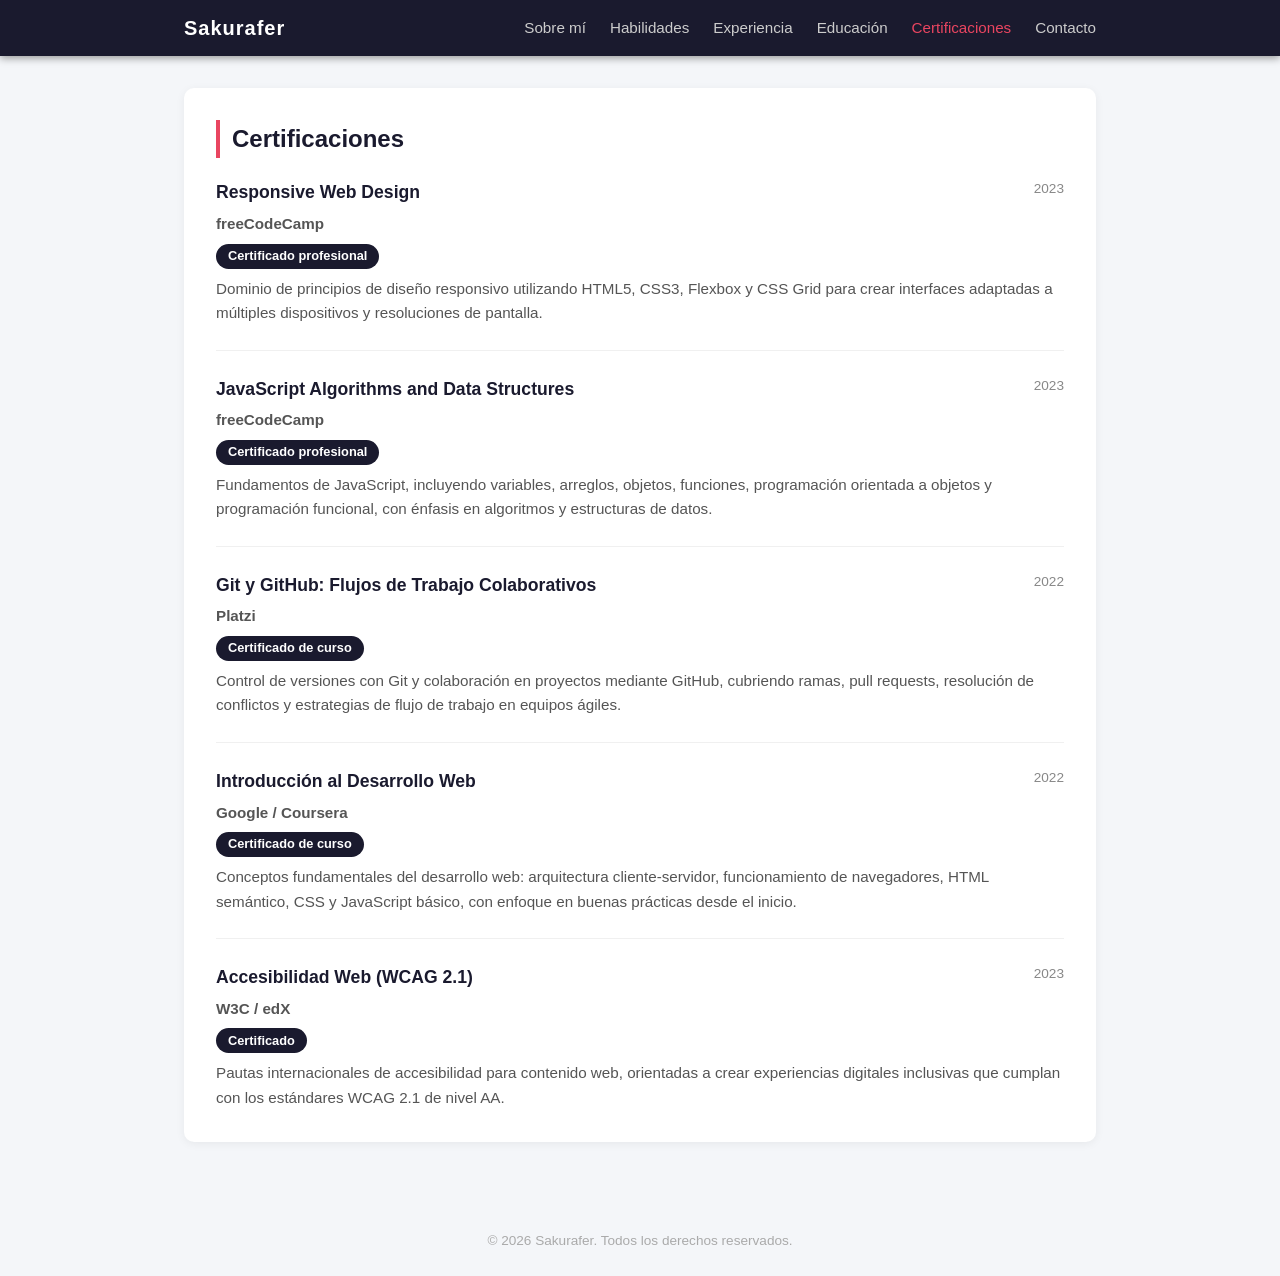
==== certificaciones.html @ c45aeb7d "feat: add certificaciones.html and update navigation in all pages Co-authored-by: Sakurafer <1594090" ====
<!DOCTYPE html>
<html lang="es">
<head>
  <meta charset="UTF-8" />
  <meta name="viewport" content="width=device-width, initial-scale=1.0" />
  <title>Certificaciones – Sakurafer</title>
  <style>
    /* ---------- Reset & base ---------- */
    *, *::before, *::after { box-sizing: border-box; margin: 0; padding: 0; }
    html { scroll-behavior: smooth; }
    body {
      font-family: 'Segoe UI', Tahoma, Geneva, Verdana, sans-serif;
      background: #f4f6f9;
      color: #333;
      line-height: 1.6;
    }

    /* ---------- Navigation ---------- */
    header {
      background: #1a1a2e;
      color: #fff;
      position: sticky;
      top: 0;
      z-index: 100;
      box-shadow: 0 2px 8px rgba(0,0,0,.4);
    }
    nav {
      max-width: 960px;
      margin: 0 auto;
      display: flex;
      justify-content: space-between;
      align-items: center;
      padding: 0.75rem 1.5rem;
    }
    nav .brand { font-size: 1.25rem; font-weight: 700; letter-spacing: 1px; text-decoration: none; color: #fff; }
    nav ul { list-style: none; display: flex; gap: 1.5rem; }
    nav a {
      color: #ccc;
      text-decoration: none;
      font-size: 0.95rem;
      transition: color .2s;
    }
    nav a:hover, nav a.active { color: #e94560; }

    /* ---------- Main content ---------- */
    main { max-width: 960px; margin: 0 auto; padding: 2rem 1.5rem; }

    section {
      background: #fff;
      border-radius: 10px;
      padding: 2rem;
      margin-bottom: 2rem;
      box-shadow: 0 2px 10px rgba(0,0,0,.06);
    }

    section h2 {
      font-size: 1.5rem;
      margin-bottom: 1.25rem;
      color: #1a1a2e;
      border-left: 4px solid #e94560;
      padding-left: .75rem;
    }

    /* ---------- Certifications list ---------- */
    .certifications-list {
      list-style: none;
      display: flex;
      flex-direction: column;
      gap: 0;
    }

    .entry {
      padding: 1.5rem 0;
      border-bottom: 1px solid #f0f0f0;
    }
    .entry:first-child { padding-top: 0; }
    .entry:last-child { border-bottom: none; padding-bottom: 0; }

    .entry-header {
      display: flex;
      justify-content: space-between;
      flex-wrap: wrap;
      gap: .25rem;
      margin-bottom: .35rem;
    }
    .entry-header h3 { font-size: 1.1rem; color: #1a1a2e; }
    .entry-header .date {
      font-size: .85rem;
      color: #888;
      white-space: nowrap;
    }
    .entry-issuer { font-weight: 600; color: #e94560; margin-bottom: .35rem; }
    .entry-credential {
      display: inline-block;
      font-size: .8rem;
      font-weight: 600;
      color: #fff;
      background: #1a1a2e;
      border-radius: 20px;
      padding: .15rem .75rem;
      margin-bottom: .5rem;
    }
    .entry p { font-size: .95rem; color: #555; }

    /* ---------- Footer ---------- */
    footer {
      text-align: center;
      padding: 1.5rem;
      color: #aaa;
      font-size: .85rem;
    }
  </style>
</head>
<body>

  <!-- Navigation -->
  <header>
    <nav>
      <a href="index.html" class="brand">Sakurafer</a>
      <ul>
        <li><a href="index.html#about">Sobre mí</a></li>
        <li><a href="skills.html">Habilidades</a></li>
        <li><a href="experiencia.html">Experiencia</a></li>
        <li><a href="educacion.html">Educación</a></li>
        <li><a href="certificaciones.html" class="active">Certificaciones</a></li>
        <li><a href="index.html#contact">Contacto</a></li>
      </ul>
    </nav>
  </header>

  <main>

    <!-- Certifications -->
    <section id="certificaciones">
      <h2>Certificaciones</h2>

      <ul class="certifications-list">

        <li class="entry">
          <div class="entry-header">
            <h3>Responsive Web Design</h3>
            <span class="date">2023</span>
          </div>
          <p class="entry-issuer">freeCodeCamp</p>
          <span class="entry-credential">Certificado profesional</span>
          <p>
            Dominio de principios de diseño responsivo utilizando HTML5, CSS3,
            Flexbox y CSS Grid para crear interfaces adaptadas a múltiples
            dispositivos y resoluciones de pantalla.
          </p>
        </li>

        <li class="entry">
          <div class="entry-header">
            <h3>JavaScript Algorithms and Data Structures</h3>
            <span class="date">2023</span>
          </div>
          <p class="entry-issuer">freeCodeCamp</p>
          <span class="entry-credential">Certificado profesional</span>
          <p>
            Fundamentos de JavaScript, incluyendo variables, arreglos, objetos,
            funciones, programación orientada a objetos y programación funcional,
            con énfasis en algoritmos y estructuras de datos.
          </p>
        </li>

        <li class="entry">
          <div class="entry-header">
            <h3>Git y GitHub: Flujos de Trabajo Colaborativos</h3>
            <span class="date">2022</span>
          </div>
          <p class="entry-issuer">Platzi</p>
          <span class="entry-credential">Certificado de curso</span>
          <p>
            Control de versiones con Git y colaboración en proyectos mediante
            GitHub, cubriendo ramas, pull requests, resolución de conflictos y
            estrategias de flujo de trabajo en equipos ágiles.
          </p>
        </li>

        <li class="entry">
          <div class="entry-header">
            <h3>Introducción al Desarrollo Web</h3>
            <span class="date">2022</span>
          </div>
          <p class="entry-issuer">Google / Coursera</p>
          <span class="entry-credential">Certificado de curso</span>
          <p>
            Conceptos fundamentales del desarrollo web: arquitectura cliente-servidor,
            funcionamiento de navegadores, HTML semántico, CSS y JavaScript básico,
            con enfoque en buenas prácticas desde el inicio.
          </p>
        </li>

        <li class="entry">
          <div class="entry-header">
            <h3>Accesibilidad Web (WCAG 2.1)</h3>
            <span class="date">2023</span>
          </div>
          <p class="entry-issuer">W3C / edX</p>
          <span class="entry-credential">Certificado</span>
          <p>
            Pautas internacionales de accesibilidad para contenido web, orientadas
            a crear experiencias digitales inclusivas que cumplan con los estándares
            WCAG 2.1 de nivel AA.
          </p>
        </li>

      </ul>
    </section>

  </main>

  <footer>
    <p>&copy; <span id="year">2026</span> Sakurafer. Todos los derechos reservados.</p>
  </footer>

  <script>
    document.getElementById('year').textContent = new Date().getFullYear();
  </script>

</body>
</html>
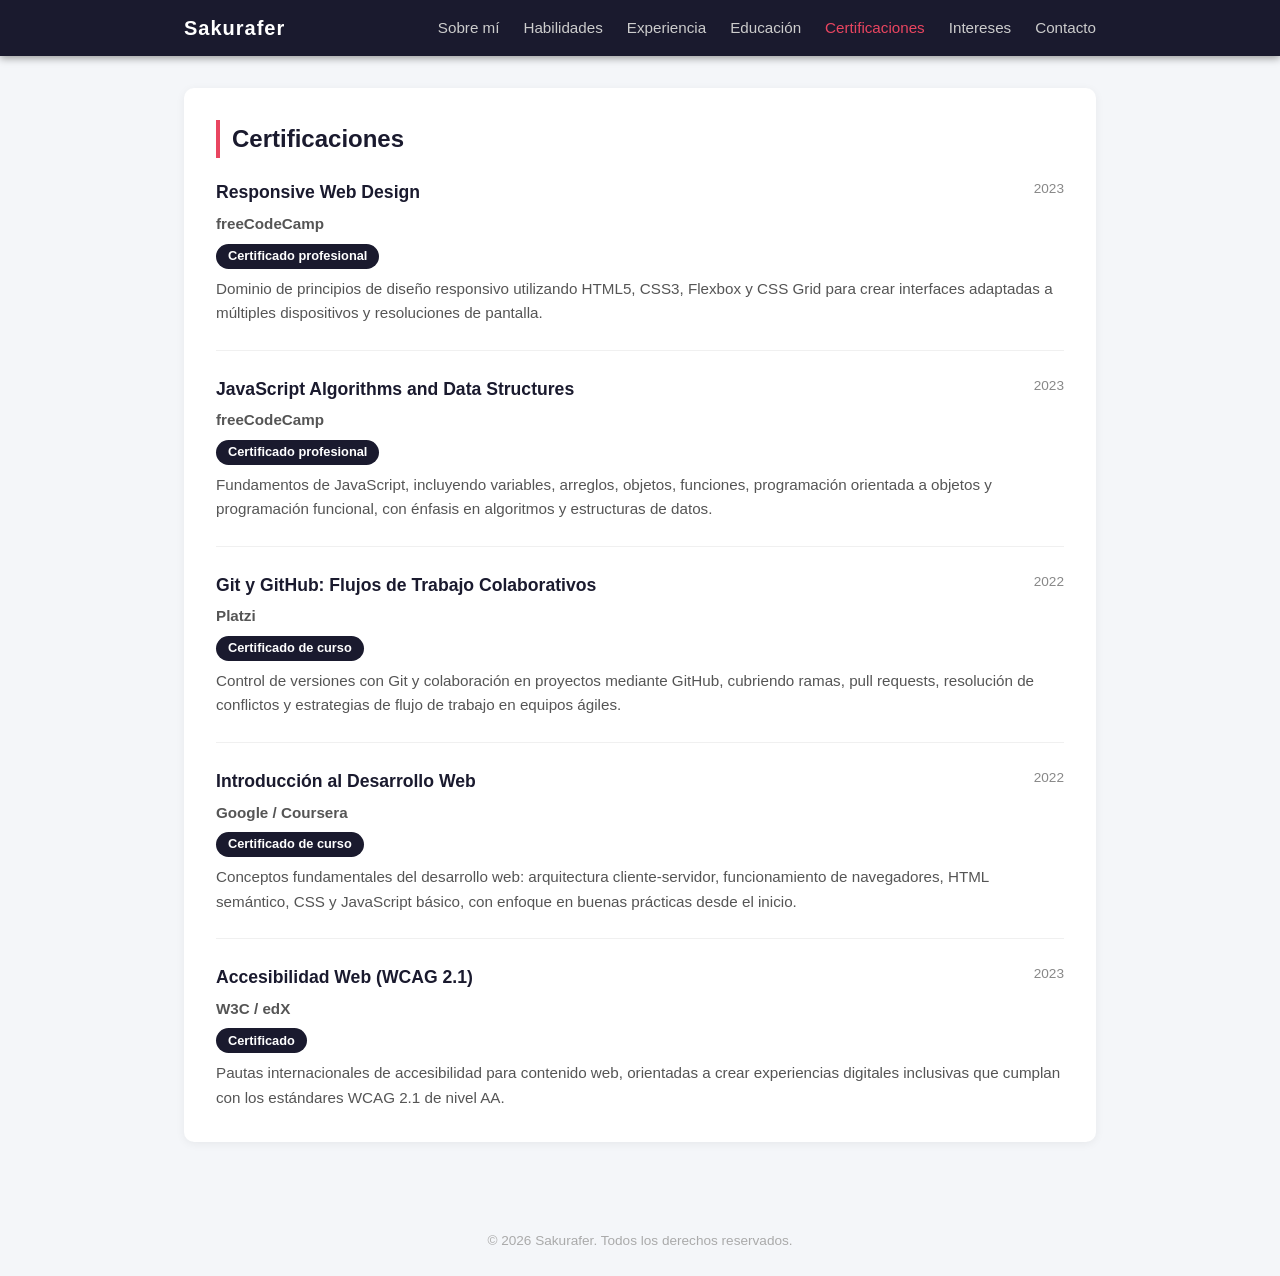
==== commit 8863251e: "Create intereses.html and update navigation across all pages Co-authored-by: Sakurafer <159409045+Sa" ====
--- a/certificaciones.html
+++ b/certificaciones.html
@@ -123,6 +123,7 @@
         <li><a href="experiencia.html">Experiencia</a></li>
         <li><a href="educacion.html">Educación</a></li>
         <li><a href="certificaciones.html" class="active">Certificaciones</a></li>
+        <li><a href="intereses.html">Intereses</a></li>
         <li><a href="index.html#contact">Contacto</a></li>
       </ul>
     </nav>
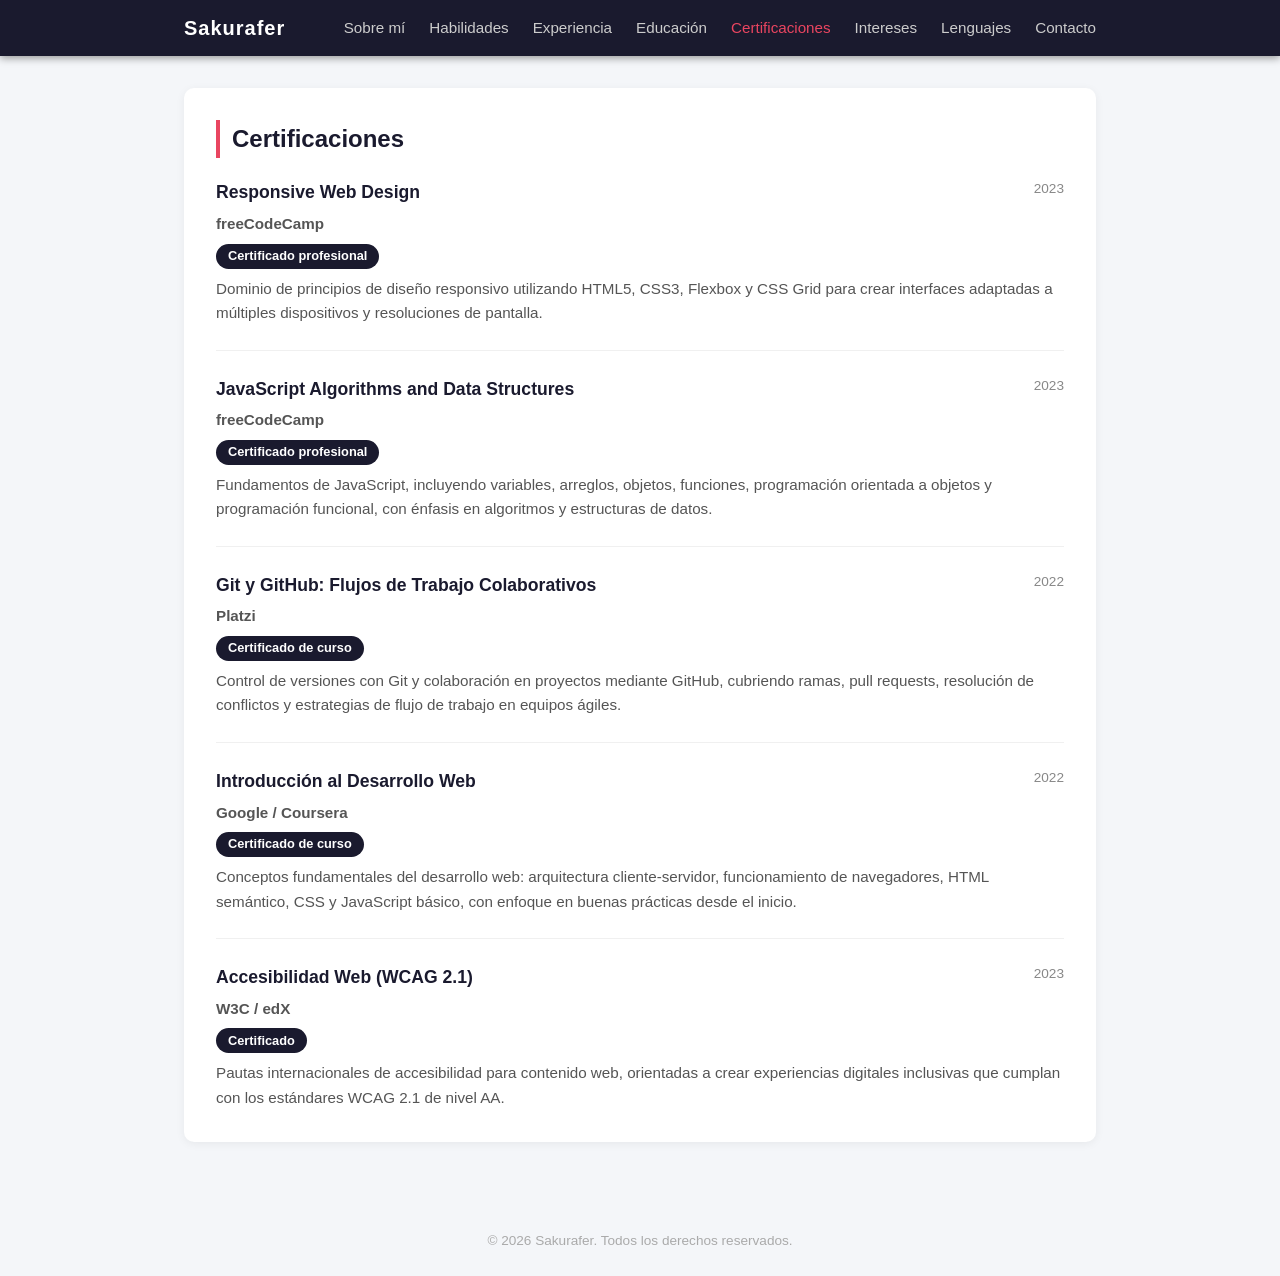
==== commit 76742b94: "Create lenguajes.html and update navigation across all pages Co-authored-by: Sakurafer <159409045+Sa" ====
--- a/certificaciones.html
+++ b/certificaciones.html
@@ -124,6 +124,7 @@
         <li><a href="educacion.html">Educación</a></li>
         <li><a href="certificaciones.html" class="active">Certificaciones</a></li>
         <li><a href="intereses.html">Intereses</a></li>
+        <li><a href="lenguajes.html">Lenguajes</a></li>
         <li><a href="index.html#contact">Contacto</a></li>
       </ul>
     </nav>
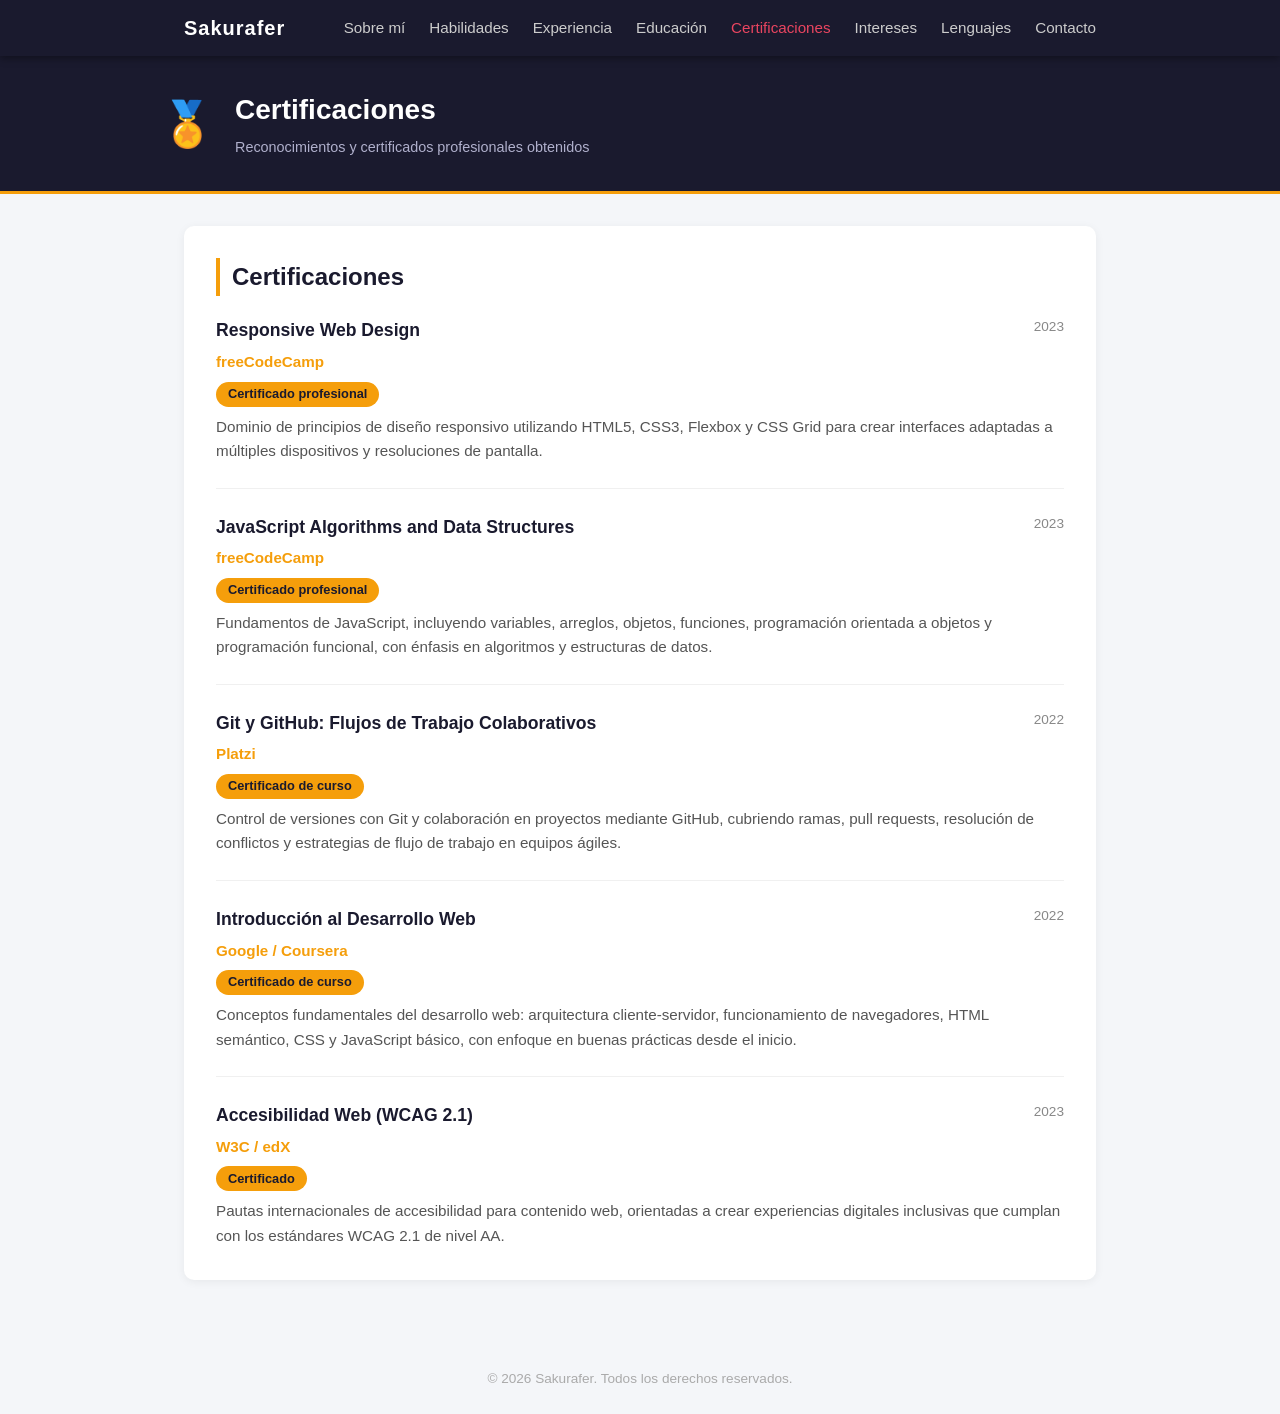
==== commit dd37d400: "Add section-specific page banners and accent colours to each HTML file Co-authored-by: Sakurafer <15" ====
--- a/certificaciones.html
+++ b/certificaciones.html
@@ -4,114 +4,9 @@
   <meta charset="UTF-8" />
   <meta name="viewport" content="width=device-width, initial-scale=1.0" />
   <title>Certificaciones – Sakurafer</title>
-  <style>
-    /* ---------- Reset & base ---------- */
-    *, *::before, *::after { box-sizing: border-box; margin: 0; padding: 0; }
-    html { scroll-behavior: smooth; }
-    body {
-      font-family: 'Segoe UI', Tahoma, Geneva, Verdana, sans-serif;
-      background: #f4f6f9;
-      color: #333;
-      line-height: 1.6;
-    }
-
-    /* ---------- Navigation ---------- */
-    header {
-      background: #1a1a2e;
-      color: #fff;
-      position: sticky;
-      top: 0;
-      z-index: 100;
-      box-shadow: 0 2px 8px rgba(0,0,0,.4);
-    }
-    nav {
-      max-width: 960px;
-      margin: 0 auto;
-      display: flex;
-      justify-content: space-between;
-      align-items: center;
-      padding: 0.75rem 1.5rem;
-    }
-    nav .brand { font-size: 1.25rem; font-weight: 700; letter-spacing: 1px; text-decoration: none; color: #fff; }
-    nav ul { list-style: none; display: flex; gap: 1.5rem; }
-    nav a {
-      color: #ccc;
-      text-decoration: none;
-      font-size: 0.95rem;
-      transition: color .2s;
-    }
-    nav a:hover, nav a.active { color: #e94560; }
-
-    /* ---------- Main content ---------- */
-    main { max-width: 960px; margin: 0 auto; padding: 2rem 1.5rem; }
-
-    section {
-      background: #fff;
-      border-radius: 10px;
-      padding: 2rem;
-      margin-bottom: 2rem;
-      box-shadow: 0 2px 10px rgba(0,0,0,.06);
-    }
-
-    section h2 {
-      font-size: 1.5rem;
-      margin-bottom: 1.25rem;
-      color: #1a1a2e;
-      border-left: 4px solid #e94560;
-      padding-left: .75rem;
-    }
-
-    /* ---------- Certifications list ---------- */
-    .certifications-list {
-      list-style: none;
-      display: flex;
-      flex-direction: column;
-      gap: 0;
-    }
-
-    .entry {
-      padding: 1.5rem 0;
-      border-bottom: 1px solid #f0f0f0;
-    }
-    .entry:first-child { padding-top: 0; }
-    .entry:last-child { border-bottom: none; padding-bottom: 0; }
-
-    .entry-header {
-      display: flex;
-      justify-content: space-between;
-      flex-wrap: wrap;
-      gap: .25rem;
-      margin-bottom: .35rem;
-    }
-    .entry-header h3 { font-size: 1.1rem; color: #1a1a2e; }
-    .entry-header .date {
-      font-size: .85rem;
-      color: #888;
-      white-space: nowrap;
-    }
-    .entry-issuer { font-weight: 600; color: #e94560; margin-bottom: .35rem; }
-    .entry-credential {
-      display: inline-block;
-      font-size: .8rem;
-      font-weight: 600;
-      color: #fff;
-      background: #1a1a2e;
-      border-radius: 20px;
-      padding: .15rem .75rem;
-      margin-bottom: .5rem;
-    }
-    .entry p { font-size: .95rem; color: #555; }
-
-    /* ---------- Footer ---------- */
-    footer {
-      text-align: center;
-      padding: 1.5rem;
-      color: #aaa;
-      font-size: .85rem;
-    }
-  </style>
+  <link rel="stylesheet" href="styles.css" />
 </head>
-<body>
+<body class="page-certificaciones">
 
   <!-- Navigation -->
   <header>
@@ -129,6 +24,17 @@
       </ul>
     </nav>
   </header>
+
+  <!-- Page banner -->
+  <div class="page-banner">
+    <div class="banner-inner">
+      <span class="banner-icon">🏅</span>
+      <div class="banner-text">
+        <h1>Certificaciones</h1>
+        <p>Reconocimientos y certificados profesionales obtenidos</p>
+      </div>
+    </div>
+  </div>
 
   <main>
 
--- a/styles.css
+++ b/styles.css
@@ -0,0 +1,468 @@
+/* ============================================================
+   CV Sakurafer – Global Stylesheet
+   Design: dark navy (#1a1a2e) + accent red (#e94560)
+   ============================================================ */
+
+/* ---------- Reset & base ---------- */
+*, *::before, *::after { box-sizing: border-box; margin: 0; padding: 0; }
+html { scroll-behavior: smooth; }
+body {
+  font-family: 'Segoe UI', Tahoma, Geneva, Verdana, sans-serif;
+  background: #f4f6f9;
+  color: #333;
+  line-height: 1.6;
+}
+
+/* ---------- Navigation ---------- */
+header {
+  background: #1a1a2e;
+  color: #fff;
+  position: sticky;
+  top: 0;
+  z-index: 100;
+  box-shadow: 0 2px 8px rgba(0,0,0,.4);
+}
+nav {
+  max-width: 960px;
+  margin: 0 auto;
+  display: flex;
+  justify-content: space-between;
+  align-items: center;
+  padding: 0.75rem 1.5rem;
+}
+nav .brand {
+  font-size: 1.25rem;
+  font-weight: 700;
+  letter-spacing: 1px;
+  text-decoration: none;
+  color: #fff;
+}
+nav ul { list-style: none; display: flex; gap: 1.5rem; }
+nav a {
+  color: #ccc;
+  text-decoration: none;
+  font-size: 0.95rem;
+  transition: color .2s;
+}
+nav a:hover, nav a.active { color: #e94560; }
+
+/* ---------- Main content ---------- */
+main { max-width: 960px; margin: 0 auto; padding: 2rem 1.5rem; }
+
+section {
+  background: #fff;
+  border-radius: 10px;
+  padding: 2rem;
+  margin-bottom: 2rem;
+  box-shadow: 0 2px 10px rgba(0,0,0,.06);
+}
+
+section h2 {
+  font-size: 1.5rem;
+  margin-bottom: 1.25rem;
+  color: #1a1a2e;
+  border-left: 4px solid #e94560;
+  padding-left: .75rem;
+}
+
+/* ---------- Hero / About (index.html) ---------- */
+#about {
+  display: flex;
+  align-items: center;
+  gap: 2rem;
+  flex-wrap: wrap;
+}
+.avatar {
+  width: 120px;
+  height: 120px;
+  border-radius: 50%;
+  background: #e94560;
+  display: flex;
+  align-items: center;
+  justify-content: center;
+  font-size: 3rem;
+  color: #fff;
+  flex-shrink: 0;
+}
+.about-text h1 { font-size: 2rem; color: #1a1a2e; }
+.about-text .tagline { color: #e94560; font-size: 1.05rem; margin: .25rem 0 .75rem; }
+
+/* ---------- Skills grid (index.html) ---------- */
+.skills-grid {
+  display: grid;
+  grid-template-columns: repeat(auto-fill, minmax(140px, 1fr));
+  gap: .75rem;
+}
+.skill-tag {
+  background: #f0f4ff;
+  border: 1px solid #d0d9f0;
+  border-radius: 20px;
+  padding: .4rem 1rem;
+  text-align: center;
+  font-size: .9rem;
+  transition: background .2s, color .2s, border-color .2s;
+}
+.skill-tag:hover { background: #e94560; color: #fff; border-color: #e94560; }
+
+/* ---------- Experience / Education entries ---------- */
+.entry { margin-bottom: 1.5rem; }
+.entry:last-child { margin-bottom: 0; }
+.experience-list,
+.education-list,
+.certifications-list {
+  list-style: none;
+  display: flex;
+  flex-direction: column;
+  gap: 0;
+}
+.experience-list .entry,
+.education-list .entry,
+.certifications-list .entry {
+  padding: 1.5rem 0;
+  border-bottom: 1px solid #f0f0f0;
+  margin-bottom: 0;
+}
+.experience-list .entry:first-child,
+.education-list .entry:first-child,
+.certifications-list .entry:first-child { padding-top: 0; }
+.experience-list .entry:last-child,
+.education-list .entry:last-child,
+.certifications-list .entry:last-child { border-bottom: none; padding-bottom: 0; }
+
+.entry-header {
+  display: flex;
+  justify-content: space-between;
+  flex-wrap: wrap;
+  gap: .25rem;
+  margin-bottom: .35rem;
+}
+.entry-header h3 { font-size: 1.1rem; color: #1a1a2e; }
+.entry-header .date {
+  font-size: .85rem;
+  color: #888;
+  white-space: nowrap;
+}
+.entry-company,
+.entry-institution,
+.entry-issuer { font-weight: 600; color: #e94560; margin-bottom: .35rem; }
+.entry p { font-size: .95rem; color: #555; }
+.entry ul {
+  margin-top: .5rem;
+  padding-left: 1.25rem;
+  font-size: .95rem;
+  color: #555;
+}
+.entry ul li { margin-bottom: .25rem; }
+
+.entry-credential {
+  display: inline-block;
+  font-size: .8rem;
+  font-weight: 600;
+  color: #fff;
+  background: #1a1a2e;
+  border-radius: 20px;
+  padding: .15rem .75rem;
+  margin-bottom: .5rem;
+}
+
+/* ---------- Contact (index.html) ---------- */
+.contact-list { list-style: none; display: flex; flex-direction: column; gap: .75rem; }
+.contact-list li { display: flex; align-items: center; gap: .6rem; }
+.contact-list a { color: #1a1a2e; text-decoration: none; }
+.contact-list a:hover { color: #e94560; }
+.contact-icon { font-size: 1.2rem; }
+
+/* ---------- Header card (header.html) ---------- */
+.cv-header {
+  max-width: 960px;
+  margin: 2rem auto;
+  padding: 0 1.5rem;
+}
+.cv-header-card {
+  background: #fff;
+  border-radius: 10px;
+  padding: 2rem;
+  box-shadow: 0 2px 10px rgba(0,0,0,.06);
+  display: flex;
+  align-items: center;
+  gap: 2rem;
+  flex-wrap: wrap;
+}
+.header-text h1 { font-size: 2rem; color: #1a1a2e; }
+.header-text .tagline {
+  color: #e94560;
+  font-size: 1.05rem;
+  margin: .25rem 0 .75rem;
+  font-weight: 600;
+}
+.header-text .intro { font-size: .95rem; color: #555; }
+
+/* ---------- Intro text (skills / interests / languages) ---------- */
+.intro-text { font-size: .95rem; color: #555; }
+
+/* ---------- Skill categories grid (skills.html) ---------- */
+.categories-grid {
+  display: grid;
+  grid-template-columns: repeat(auto-fill, minmax(260px, 1fr));
+  gap: 1.5rem;
+}
+.category-card {
+  background: #f8f9fc;
+  border: 1px solid #e8ecf4;
+  border-radius: 10px;
+  padding: 1.5rem;
+}
+.category-card h3 {
+  font-size: 1rem;
+  color: #1a1a2e;
+  margin-bottom: 1rem;
+  display: flex;
+  align-items: center;
+  gap: .5rem;
+}
+.category-card h3 .cat-icon { font-size: 1.2rem; }
+
+/* ---------- Skill bars (skills.html) ---------- */
+.skill-list {
+  list-style: none;
+  display: flex;
+  flex-direction: column;
+  gap: .85rem;
+}
+.skill-item { display: flex; flex-direction: column; gap: .3rem; }
+.skill-label {
+  display: flex;
+  justify-content: space-between;
+  font-size: .88rem;
+  color: #444;
+}
+.skill-label .level { color: #888; font-size: .82rem; }
+.skill-bar {
+  height: 6px;
+  background: #e8ecf4;
+  border-radius: 20px;
+  overflow: hidden;
+}
+.skill-bar-fill {
+  height: 100%;
+  background: #e94560;
+  border-radius: 20px;
+  transition: width .6s ease;
+}
+
+/* ---------- Soft skills tags (skills.html) ---------- */
+.soft-skills-grid {
+  display: grid;
+  grid-template-columns: repeat(auto-fill, minmax(140px, 1fr));
+  gap: .75rem;
+}
+
+/* ---------- Interest cards (intereses.html) ---------- */
+.interests-grid {
+  display: grid;
+  grid-template-columns: repeat(auto-fill, minmax(260px, 1fr));
+  gap: 1.5rem;
+}
+.interest-card {
+  background: #f8f9fc;
+  border: 1px solid #e8ecf4;
+  border-radius: 10px;
+  padding: 1.5rem;
+  transition: box-shadow .2s, transform .2s;
+}
+.interest-card:hover {
+  box-shadow: 0 4px 16px rgba(0,0,0,.1);
+  transform: translateY(-2px);
+}
+.interest-card .card-icon {
+  font-size: 2rem;
+  margin-bottom: .75rem;
+  display: block;
+}
+.interest-card h3 {
+  font-size: 1.05rem;
+  color: #1a1a2e;
+  margin-bottom: .5rem;
+}
+.interest-card p { font-size: .9rem; color: #555; }
+
+/* ---------- Hobby tags (intereses.html) ---------- */
+.hobbies-grid {
+  display: grid;
+  grid-template-columns: repeat(auto-fill, minmax(140px, 1fr));
+  gap: .75rem;
+}
+.hobby-tag {
+  background: #f0f4ff;
+  border: 1px solid #d0d9f0;
+  border-radius: 20px;
+  padding: .4rem 1rem;
+  text-align: center;
+  font-size: .9rem;
+  transition: background .2s, color .2s, border-color .2s;
+}
+.hobby-tag:hover { background: #e94560; color: #fff; border-color: #e94560; }
+
+/* ---------- Language cards (lenguajes.html) ---------- */
+.languages-grid {
+  display: grid;
+  grid-template-columns: repeat(auto-fill, minmax(260px, 1fr));
+  gap: 1.5rem;
+}
+.language-card {
+  background: #f8f9fc;
+  border: 1px solid #e8ecf4;
+  border-radius: 10px;
+  padding: 1.5rem;
+  transition: box-shadow .2s, transform .2s;
+}
+.language-card:hover {
+  box-shadow: 0 4px 16px rgba(0,0,0,.1);
+  transform: translateY(-2px);
+}
+.language-card-header {
+  display: flex;
+  align-items: center;
+  gap: .75rem;
+  margin-bottom: 1rem;
+}
+.language-flag { font-size: 2rem; line-height: 1; }
+.language-info { flex: 1; }
+.language-info h3 {
+  font-size: 1.05rem;
+  color: #1a1a2e;
+  margin-bottom: .25rem;
+}
+.language-level {
+  display: inline-block;
+  font-size: .78rem;
+  font-weight: 600;
+  color: #fff;
+  background: #e94560;
+  border-radius: 20px;
+  padding: .1rem .65rem;
+}
+.language-bar {
+  height: 6px;
+  background: #e8ecf4;
+  border-radius: 20px;
+  overflow: hidden;
+  margin-bottom: .75rem;
+}
+.language-bar-fill {
+  height: 100%;
+  background: #e94560;
+  border-radius: 20px;
+  transition: width .6s ease;
+}
+.language-desc { font-size: .88rem; color: #555; }
+
+/* ---------- CEFR reference table (lenguajes.html) ---------- */
+.cefr-table {
+  width: 100%;
+  border-collapse: collapse;
+  font-size: .88rem;
+}
+.cefr-table th,
+.cefr-table td {
+  text-align: left;
+  padding: .6rem .75rem;
+  border-bottom: 1px solid #f0f0f0;
+}
+.cefr-table th {
+  color: #1a1a2e;
+  font-weight: 600;
+  background: #f8f9fc;
+}
+.cefr-table td { color: #555; }
+.cefr-table tr:last-child td { border-bottom: none; }
+.cefr-badge {
+  display: inline-block;
+  font-size: .78rem;
+  font-weight: 700;
+  color: #fff;
+  background: #1a1a2e;
+  border-radius: 4px;
+  padding: .1rem .45rem;
+}
+
+/* ---------- Footer ---------- */
+footer {
+  text-align: center;
+  padding: 1.5rem;
+  color: #aaa;
+  font-size: .85rem;
+}
+
+/* ============================================================
+   Page banners – displayed between nav and main on section pages
+   ============================================================ */
+.page-banner {
+  background: #1a1a2e;
+  border-bottom: 3px solid #e94560;
+  padding: 2rem 1.5rem;
+}
+.page-banner .banner-inner {
+  max-width: 960px;
+  margin: 0 auto;
+  display: flex;
+  align-items: center;
+  gap: 1.25rem;
+}
+.page-banner .banner-icon {
+  font-size: 2.75rem;
+  line-height: 1;
+  flex-shrink: 0;
+}
+.page-banner .banner-text h1 {
+  font-size: 1.75rem;
+  font-weight: 700;
+  color: #fff;
+  margin-bottom: .2rem;
+}
+.page-banner .banner-text p {
+  color: #b0b0cc;
+  font-size: .9rem;
+}
+
+/* ============================================================
+   Section-specific accent colours
+   Each .page-* class on <body> scopes colour overrides
+   ============================================================ */
+
+/* --- Experiencia (default red accent, kept unchanged) --- */
+.page-experiencia .page-banner { border-bottom-color: #e94560; }
+
+/* --- Educación (blue accent) --- */
+.page-educacion .page-banner { border-bottom-color: #3b82f6; }
+.page-educacion section h2 { border-left-color: #3b82f6; color: #1a1a2e; }
+.page-educacion .entry-institution { color: #3b82f6; }
+.page-educacion .entry-credential { background: #3b82f6; }
+
+/* --- Habilidades (green accent) --- */
+.page-habilidades .page-banner { border-bottom-color: #10b981; }
+.page-habilidades section h2 { border-left-color: #10b981; color: #1a1a2e; }
+.page-habilidades .skill-bar-fill { background: #10b981; }
+.page-habilidades .skill-tag:hover { background: #10b981; border-color: #10b981; }
+.page-habilidades .category-card { border-top: 3px solid #10b981; }
+
+/* --- Certificaciones (amber accent) --- */
+.page-certificaciones .page-banner { border-bottom-color: #f59e0b; }
+.page-certificaciones section h2 { border-left-color: #f59e0b; color: #1a1a2e; }
+.page-certificaciones .entry-issuer { color: #f59e0b; }
+.page-certificaciones .entry-credential { background: #f59e0b; color: #1a1a2e; }
+
+/* --- Intereses (purple accent) --- */
+.page-intereses .page-banner { border-bottom-color: #8b5cf6; }
+.page-intereses section h2 { border-left-color: #8b5cf6; color: #1a1a2e; }
+.page-intereses .hobby-tag:hover { background: #8b5cf6; border-color: #8b5cf6; }
+.page-intereses .interest-card { border-top: 3px solid #8b5cf6; }
+.page-intereses .interest-card:hover { box-shadow: 0 4px 16px rgba(139,92,246,.15); }
+
+/* --- Lenguajes (cyan accent) --- */
+.page-lenguajes .page-banner { border-bottom-color: #06b6d4; }
+.page-lenguajes section h2 { border-left-color: #06b6d4; color: #1a1a2e; }
+.page-lenguajes .language-bar-fill { background: #06b6d4; }
+.page-lenguajes .language-level { background: #06b6d4; }
+.page-lenguajes .language-card { border-top: 3px solid #06b6d4; }
+.page-lenguajes .language-card:hover { box-shadow: 0 4px 16px rgba(6,182,212,.15); }
